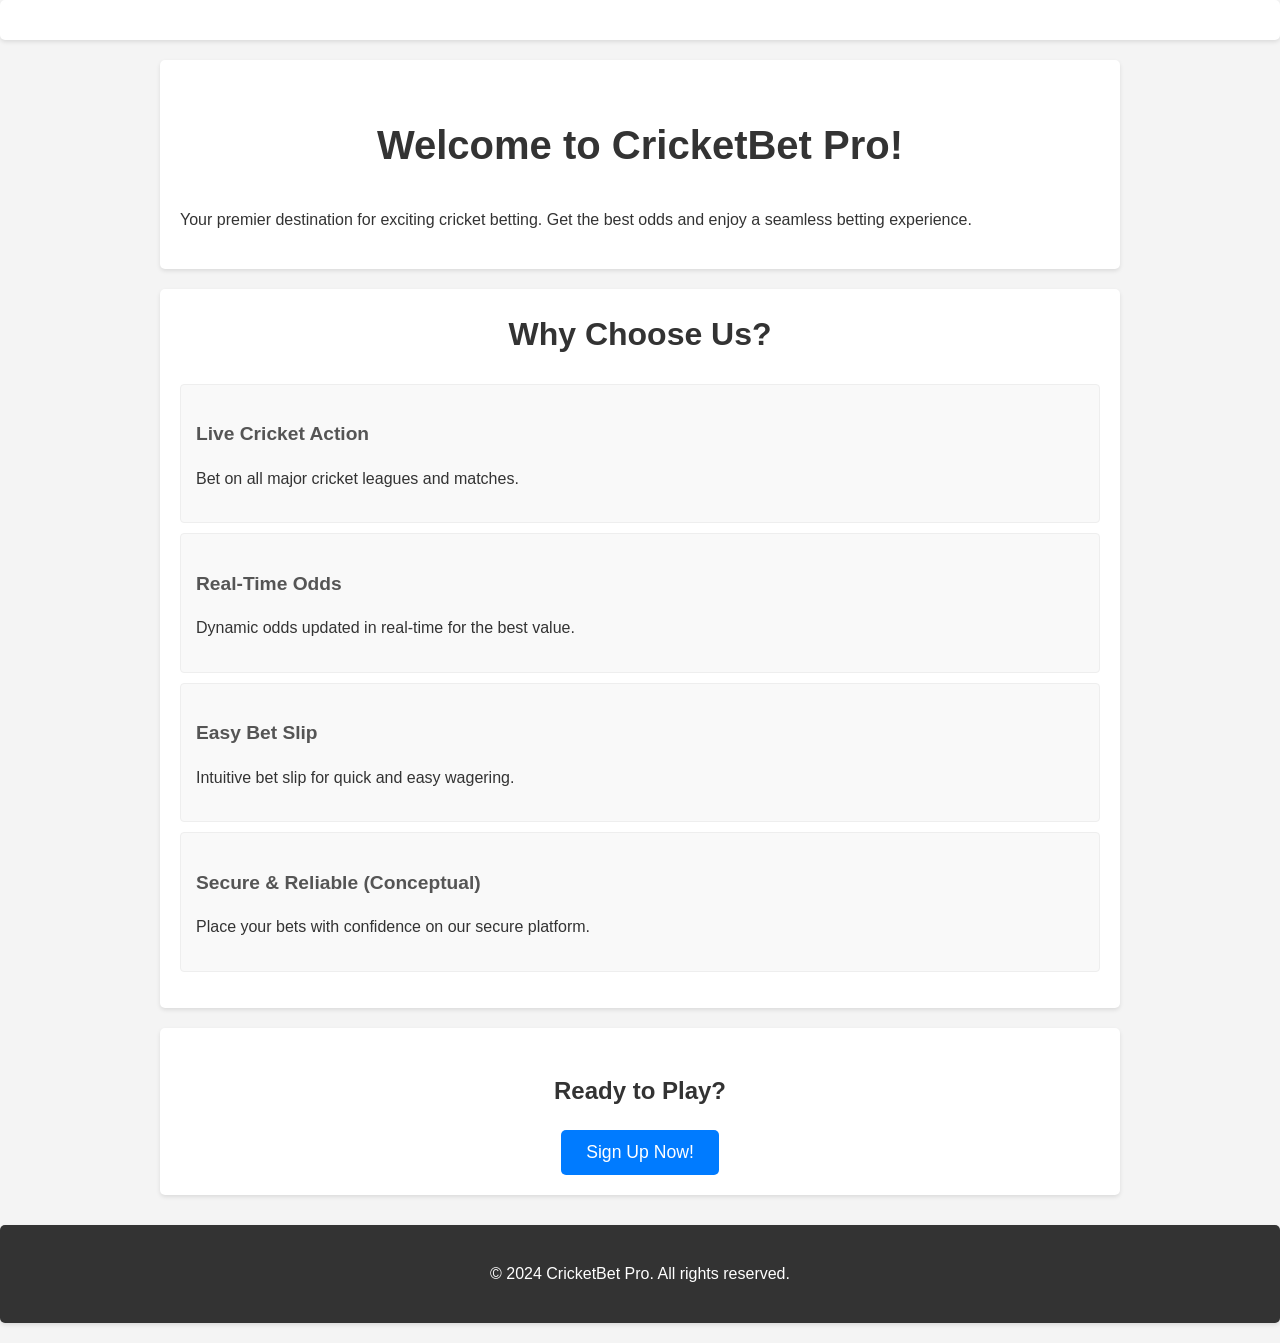
==== index.html @ 84cab1d9 "feat: Create basic static landing page This commit introduces a simple static landing page for the C" ====
<!DOCTYPE html>
<html lang="en">
<head>
    <meta charset="UTF-8">
    <meta name="viewport" content="width=device-width, initial-scale=1.0">
    <title>CricketBet Pro</title>
    <link rel="stylesheet" href="style.css">
</head>
<body>

    <header>
        <!-- Navigation could go here in a full site, but not required for this task -->
    </header>

    <main>
        <!-- Hero Section -->
        <section id="hero">
            <h1>Welcome to CricketBet Pro!</h1>
            <p>Your premier destination for exciting cricket betting. Get the best odds and enjoy a seamless betting experience.</p>
        </section>

        <!-- Features Section -->
        <section id="features">
            <h2>Why Choose Us?</h2>
            <ul>
                <li>
                    <h3>Live Cricket Action</h3>
                    <p>Bet on all major cricket leagues and matches.</p>
                </li>
                <li>
                    <h3>Real-Time Odds</h3>
                    <p>Dynamic odds updated in real-time for the best value.</p>
                </li>
                <li>
                    <h3>Easy Bet Slip</h3>
                    <p>Intuitive bet slip for quick and easy wagering.</p>
                </li>
                <li>
                    <h3>Secure & Reliable (Conceptual)</h3>
                    <p>Place your bets with confidence on our secure platform.</p>
                </li>
            </ul>
        </section>

        <!-- Call to Action Section -->
        <section id="cta">
            <h3>Ready to Play?</h3>
            <button type="button">Sign Up Now!</button>
            <!-- Or using an anchor styled as a button:
            <a href="#signup" class="button">Sign Up Now!</a> 
            -->
        </section>
    </main>

    <footer>
        <!-- Footer content could go here, but not required for this task -->
        <p>&copy; 2024 CricketBet Pro. All rights reserved.</p>
    </footer>

</body>
</html>
---- style.css ----
/* General Body / Layout */
body {
    font-family: Arial, sans-serif;
    margin: 0;
    padding: 0;
    background-color: #f4f4f4;
    color: #333;
    line-height: 1.6;
}

/* Main container for centering content - assuming content is within <main> */
main {
    max-width: 960px;
    margin: 20px auto; /* Added top/bottom margin for spacing from potential header/footer */
    padding: 0 20px; /* Padding for content within the main area */
}

/* Sections (header, section, footer) */
header, section, footer {
    padding: 20px 0; /* Vertical padding */
    margin-bottom: 20px; /* Space below each section */
    background-color: #fff; /* Give sections a white background to stand out from body */
    border-radius: 5px; /* Slightly rounded corners for sections */
    box-shadow: 0 2px 4px rgba(0,0,0,0.1); /* A subtle shadow for depth */
}

/* Specific padding for sections if they directly contain text that needs it, 
   otherwise, the padding on 'main' or direct children handles it */
section#hero, section#features, section#cta {
    padding: 20px; /* Ensure padding inside the section content */
}

footer {
    text-align: center;
    padding: 20px;
    margin-top: 30px; /* More margin above the footer */
    background-color: #333;
    color: #fff;
}

/* Typography */
h1, h2, h3 {
    color: #333;
    margin-bottom: 0.75em;
    text-align: center;
}

h1 {
    font-size: 2.5em; /* Example: 40px if base is 16px */
}

h2 {
    font-size: 2em;   /* Example: 32px */
    margin-top: 0; /* Remove default top margin for h2 if it's the first element in a section */
}

h3 {
    font-size: 1.5em; /* Example: 24px */
}

p {
    font-size: 1em;   /* Example: 16px */
    margin-bottom: 1em;
}

/* Features List Styling (if needed for better presentation) */
#features ul {
    list-style: none;
    padding: 0;
}

#features li {
    background-color: #f9f9f9; /* Light background for each feature item */
    border: 1px solid #eee;
    padding: 15px;
    margin-bottom: 10px;
    border-radius: 4px;
}

#features li h3 {
    font-size: 1.2em; /* Slightly smaller h3 for feature items */
    text-align: left; /* Align feature titles to the left */
    color: #555;
}

/* Button Styling */
#cta button {
    display: block; /* Make button a block to center it with margin auto */
    margin: 20px auto 0; /* Top margin, auto for horizontal centering */
    background-color: #007bff;
    color: white;
    padding: 12px 25px;
    border: none;
    border-radius: 5px;
    font-size: 1.1em;
    cursor: pointer;
    transition: background-color 0.3s ease; /* Smooth transition for hover effect */
}

#cta button:hover {
    background-color: #0056b3; /* Darker shade on hover */
}
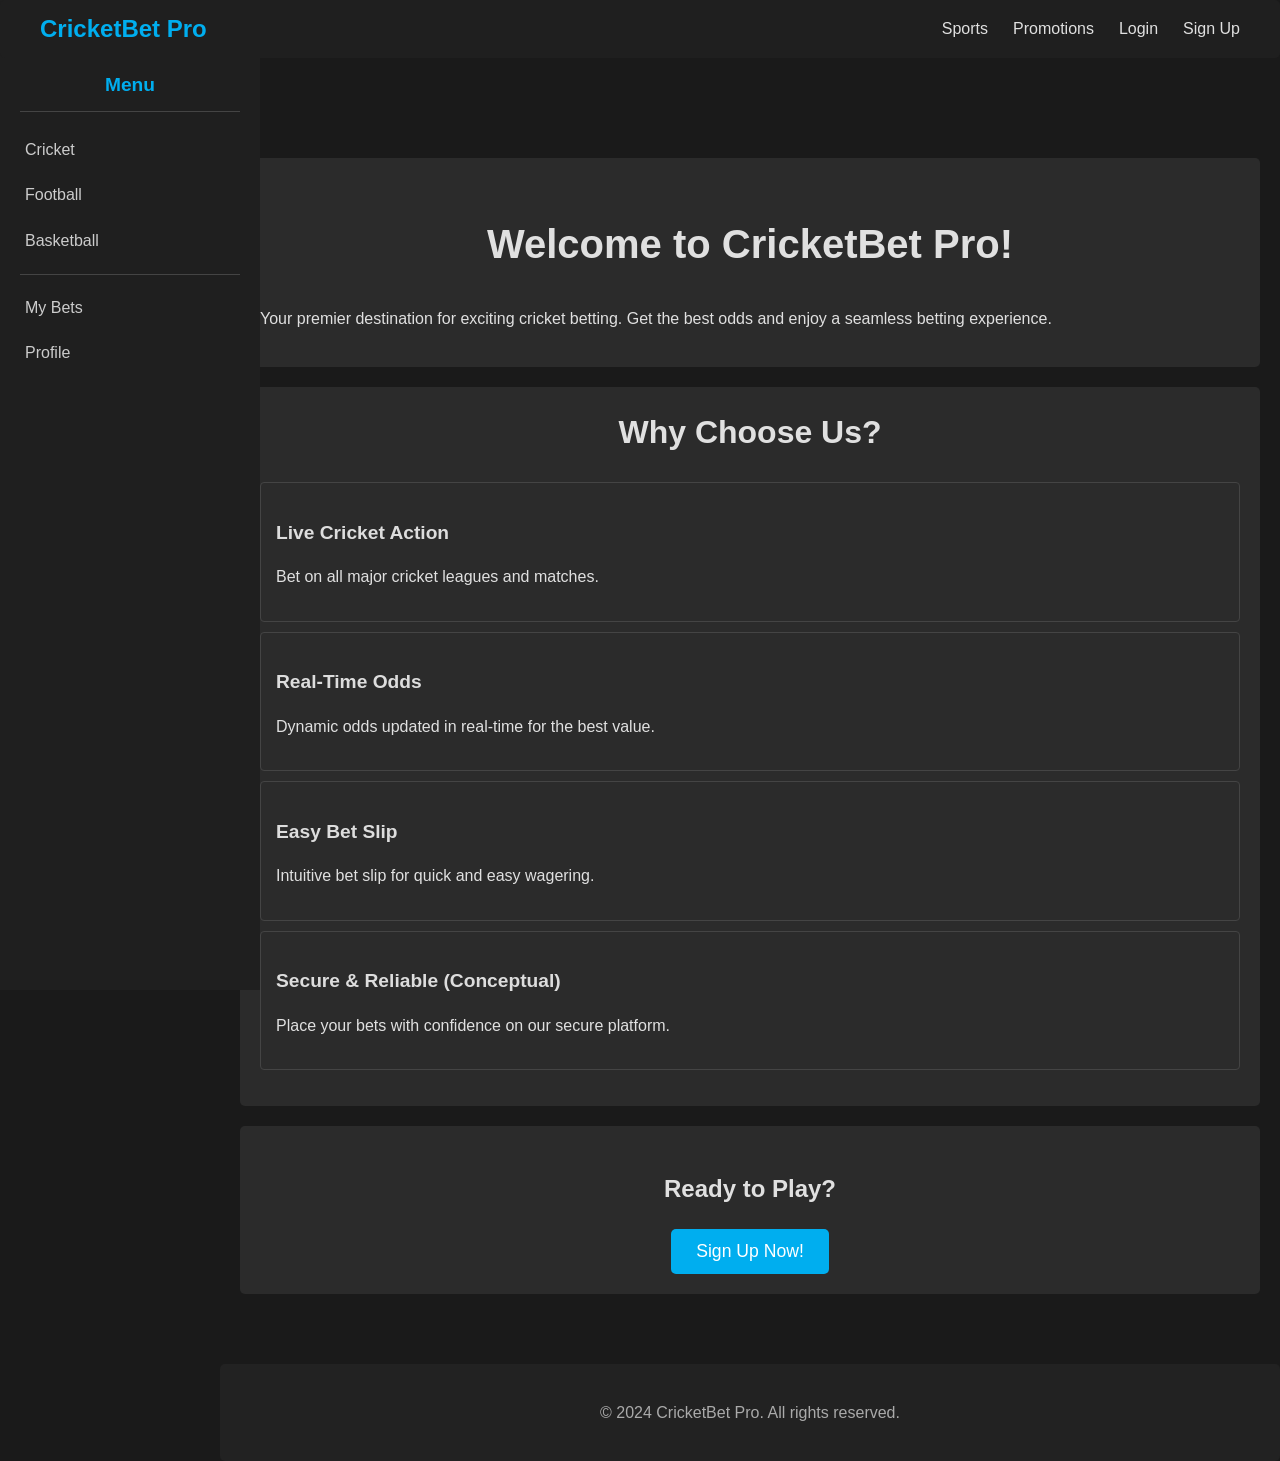
==== commit 8ee905e7: "feat/nav and sidebar" ====
--- a/index.html
+++ b/index.html
@@ -9,8 +9,28 @@
 <body>
 
     <header>
-        <!-- Navigation could go here in a full site, but not required for this task -->
+        <nav class="main-nav">
+            <a href="index.html" class="logo">CricketBet Pro</a>
+            <ul class="nav-links">
+                <li><a href="match_listing.html">Sports</a></li>
+                <li><a href="#">Promotions</a></li>
+                <li><a href="#">Login</a></li>
+                <li><a href="#">Sign Up</a></li>
+            </ul>
+        </nav>
     </header>
+
+    <aside id="sidebar">
+        <h3 class="sidebar-title">Menu</h3>
+        <ul class="sidebar-links">
+            <li><a href="match_listing.html">Cricket</a></li>
+            <li><a href="#">Football</a></li>
+            <li><a href="#">Basketball</a></li>
+            <li class="separator"></li>
+            <li><a href="#">My Bets</a></li>
+            <li><a href="#">Profile</a></li>
+        </ul>
+    </aside>
 
     <main>
         <!-- Hero Section -->
--- a/style.css
+++ b/style.css
@@ -1,102 +1,236 @@
 /* General Body / Layout */
 body {
-    font-family: Arial, sans-serif;
+    font-family: 'Roboto', 'Inter', Arial, sans-serif; /* Updated font stack */
     margin: 0;
     padding: 0;
-    background-color: #f4f4f4;
-    color: #333;
+    background-color: #1A1A1A; /* Dark background */
+    color: #E0E0E0; /* Light general text */
     line-height: 1.6;
 }
 
-/* Main container for centering content - assuming content is within <main> */
+/* Main container for centering content - This is now effectively the content area to the right of the sidebar */
 main {
-    max-width: 960px;
-    margin: 20px auto; /* Added top/bottom margin for spacing from potential header/footer */
-    padding: 0 20px; /* Padding for content within the main area */
-}
-
-/* Sections (header, section, footer) */
-header, section, footer {
-    padding: 20px 0; /* Vertical padding */
-    margin-bottom: 20px; /* Space below each section */
-    background-color: #fff; /* Give sections a white background to stand out from body */
-    border-radius: 5px; /* Slightly rounded corners for sections */
-    box-shadow: 0 2px 4px rgba(0,0,0,0.1); /* A subtle shadow for depth */
-}
-
-/* Specific padding for sections if they directly contain text that needs it, 
-   otherwise, the padding on 'main' or direct children handles it */
+    max-width: 1200px; /* Max width of the content block itself */
+    margin: 20px auto; /* Original centering for the content block */
+    padding: 0 20px; /* Original padding for content within the block */
+    /* These will be adjusted by appended styles below for sidebar layout */
+}
+
+/* Sections (header, section) - Original rules, header will be overridden */
+header, section {
+    padding: 20px 0;
+    margin-bottom: 20px;
+    background-color: transparent; /* Transparent background */
+    border-radius: 5px; /* Kept border-radius */
+    /* box-shadow: removed */
+}
+
+/* Specific padding for sections if they directly contain text that needs it */
 section#hero, section#features, section#cta {
     padding: 20px; /* Ensure padding inside the section content */
-}
-
+    background-color: #2B2B2B; /* Giving individual sections a slightly different dark background */
+    border-radius: 5px; /* Ensure these also have the radius */
+    margin-bottom: 20px; /* Ensure spacing between these distinct blocks */
+}
+
+/* Footer Specifics - Original rules, will be adjusted by appended styles */
 footer {
+    padding: 20px 0; /* Consistent padding */
+    margin-bottom: 0; /* Footer is last, no margin-bottom needed */
+    margin-top: 30px;
+    background-color: #222; /* Distinct dark shade for footer */
+    color: #AAA; /* Muted light color for footer text */
     text-align: center;
-    padding: 20px;
-    margin-top: 30px; /* More margin above the footer */
-    background-color: #333;
-    color: #fff;
+    border-radius: 5px; /* Kept border-radius */
 }
 
 /* Typography */
 h1, h2, h3 {
-    color: #333;
+    color: #E0E0E0; /* Light color for headings */
     margin-bottom: 0.75em;
     text-align: center;
 }
 
 h1 {
-    font-size: 2.5em; /* Example: 40px if base is 16px */
+    font-size: 2.5em;
 }
 
 h2 {
-    font-size: 2em;   /* Example: 32px */
-    margin-top: 0; /* Remove default top margin for h2 if it's the first element in a section */
+    font-size: 2em;
+    margin-top: 0;
 }
 
 h3 {
-    font-size: 1.5em; /* Example: 24px */
+    font-size: 1.5em;
 }
 
 p {
-    font-size: 1em;   /* Example: 16px */
+    font-size: 1em;
     margin-bottom: 1em;
-}
-
-/* Features List Styling (if needed for better presentation) */
+    /* Color inherited from body */
+}
+
+/* Features List Styling */
 #features ul {
     list-style: none;
     padding: 0;
 }
 
 #features li {
-    background-color: #f9f9f9; /* Light background for each feature item */
-    border: 1px solid #eee;
+    background-color: #2B2B2B; /* Dark background for feature items */
+    border: 1px solid #444; /* Darker border */
     padding: 15px;
     margin-bottom: 10px;
     border-radius: 4px;
 }
 
 #features li h3 {
-    font-size: 1.2em; /* Slightly smaller h3 for feature items */
-    text-align: left; /* Align feature titles to the left */
-    color: #555;
+    font-size: 1.2em;
+    text-align: left;
+    color: #DDD; /* Lighter color for feature titles */
 }
 
 /* Button Styling */
 #cta button {
-    display: block; /* Make button a block to center it with margin auto */
-    margin: 20px auto 0; /* Top margin, auto for horizontal centering */
-    background-color: #007bff;
-    color: white;
+    display: block;
+    margin: 20px auto 0;
+    background-color: #00AEEF; /* Accent color */
+    color: #FFF; /* White text for contrast */
     padding: 12px 25px;
-    border: none;
+    border: none; /* Ensure no border */
     border-radius: 5px;
     font-size: 1.1em;
     cursor: pointer;
-    transition: background-color 0.3s ease; /* Smooth transition for hover effect */
+    transition: background-color 0.3s ease;
 }
 
 #cta button:hover {
-    background-color: #0056b3; /* Darker shade on hover */
-}
+    background-color: #0095CC; /* Slightly darker shade of accent for hover */
+}
+
+/* --- Appended Styles for Navigation, Sidebar, Main Content --- */
+
+/* Header and Navigation Bar */
+header {
+    background-color: #1F1F1F; /* Dark background for header */
+    padding: 0; /* Reset padding, nav will handle its own */
+    margin-bottom: 0; /* Reset margin */
+    position: sticky; /* Make header sticky */
+    top: 0;
+    left: 0; /* Ensure it spans full width for sticky */
+    right: 0; /* Ensure it spans full width for sticky */
+    z-index: 1000; /* Ensure it's above other content */
+    /* width: 100%; implicitly by block and sticky behavior across left/right 0 */
+}
+
+.main-nav {
+    display: flex;
+    justify-content: space-between;
+    align-items: center;
+    padding: 10px 20px; /* Padding inside the nav bar */
+    max-width: 1200px; /* Centering nav content within the full-width header */
+    margin: auto; /* Center the nav content if header is full width */
+}
+
+.main-nav .logo {
+    color: #00AEEF; /* Accent color */
+    font-size: 1.5em;
+    font-weight: bold;
+    text-decoration: none;
+}
+
+.main-nav .nav-links {
+    list-style: none;
+    display: flex;
+    margin: 0;
+    padding: 0;
+}
+
+.main-nav .nav-links li {
+    margin-left: 25px; /* Spacing between nav items */
+}
+
+.main-nav .nav-links a {
+    color: #E0E0E0; /* Light text */
+    text-decoration: none;
+    font-size: 1em;
+    transition: color 0.3s ease;
+}
+
+.main-nav .nav-links a:hover {
+    color: #00AEEF; /* Accent color on hover */
+}
+
+/* Sidebar */
+#sidebar {
+    width: 220px;
+    background-color: #1F1F1F; /* Consistent dark background */
+    color: #E0E0E0;
+    padding: 20px; /* General padding */
+    height: 100vh; /* Full viewport height */
+    position: fixed; /* Stays in place */
+    top: 0; 
+    left: 0;
+    overflow-y: auto; /* Scroll for overflow */
+    z-index: 900; /* Below header but above main content */
+    /* Assuming header height around 50-60px. Add padding-top to push content down. */
+    /* The actual height of the header can be dynamic, this is a common challenge. */
+    /* For simplicity, we assume header height is roughly 60px for padding-top. */
+    padding-top: 70px; 
+}
+
+#sidebar .sidebar-title {
+    font-size: 1.2em;
+    color: #00AEEF; /* Accent color */
+    margin-top: 0; /* Remove margin if padding-top is handling space from header */
+    margin-bottom: 15px;
+    padding-bottom: 10px;
+    border-bottom: 1px solid #444;
+}
+
+#sidebar .sidebar-links {
+    list-style: none;
+    padding: 0;
+    margin: 0;
+}
+
+#sidebar .sidebar-links li a {
+    display: block;
+    color: #CCC;
+    text-decoration: none;
+    padding: 10px 5px; 
+    transition: color 0.3s ease, padding-left 0.3s ease, background-color 0.3s ease;
+    border-radius: 4px;
+}
+
+#sidebar .sidebar-links li a:hover {
+    color: #00AEEF; 
+    background-color: #2c2c2c; 
+    padding-left: 10px; 
+}
+
+#sidebar .sidebar-links li.separator {
+    height: 1px;
+    background-color: #444;
+    margin: 10px 0;
+}
+
+/* Main Content Adjustment */
+main {
+    margin-left: 220px; /* Same as sidebar width */
+    padding: 20px; /* Padding for the content area */
+    /* max-width: 1200px; from original rule still applies to the content block */
+    /* margin: 20px auto; The 'auto' for left/right is effectively overridden by margin-left. */
+    /* Top margin of 20px will be from main's own margin-top (if sticky header doesn't cover) */
+    /* or from padding-top if header is part of flow. */
+    /* Let's ensure main content is pushed down if header is sticky and not fixed height */
+    padding-top: 80px; /* Approximate header height + some space */
+}
+
+
+/* Footer adjustment if sidebar is present */
+footer {
+    margin-left: 220px; /* Same as sidebar width */
+    /* Original padding: 20px 0; will apply within this new flowed box */
+    /* Original background-color: #222; color: #AAA; text-align: center; border-radius: 5px; are kept */
+}
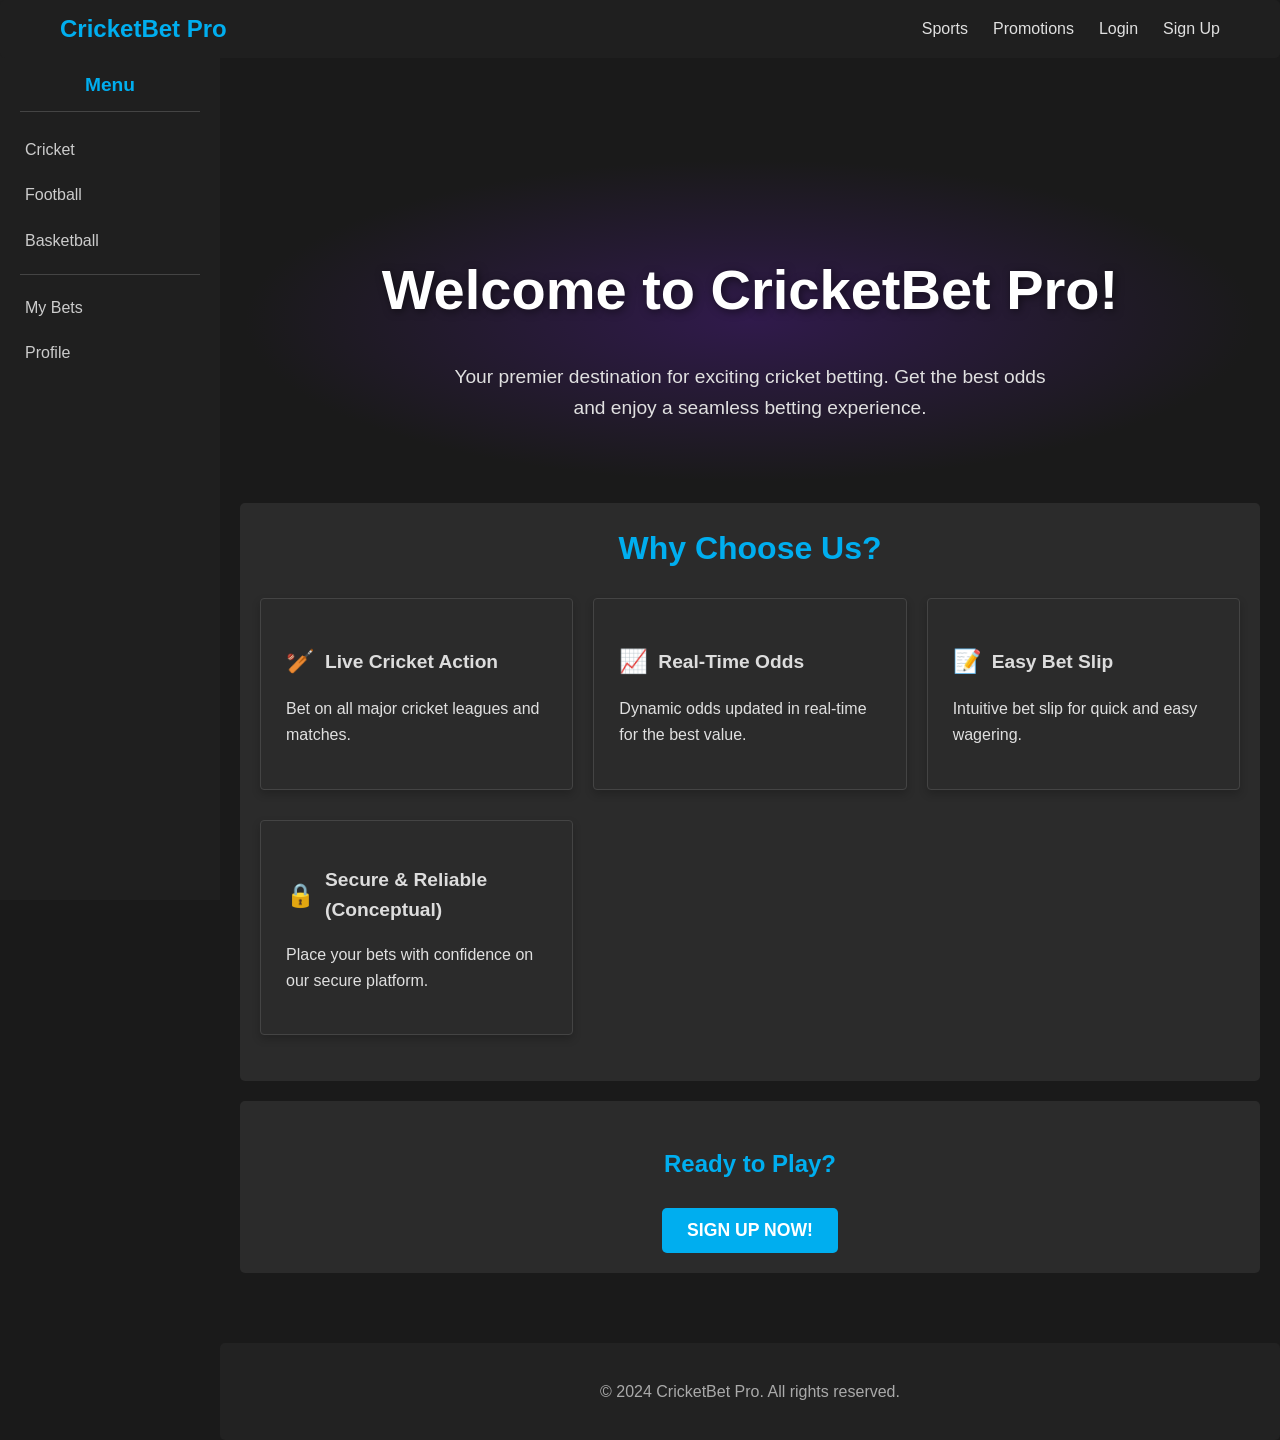
==== commit b86cee8f: "feat: Implement responsive navigation and sidebar Phase 1 of multi-phase update.  This commit introd" ====
--- a/index.html
+++ b/index.html
@@ -17,6 +17,11 @@
                 <li><a href="#">Login</a></li>
                 <li><a href="#">Sign Up</a></li>
             </ul>
+            <button class="hamburger-menu" aria-label="Open navigation menu" aria-expanded="false">
+                <span class="hamburger-icon-bar"></span>
+                <span class="hamburger-icon-bar"></span>
+                <span class="hamburger-icon-bar"></span>
+            </button>
         </nav>
     </header>
 
--- a/style.css
+++ b/style.css
@@ -1,3 +1,7 @@
+* {
+    box-sizing: border-box;
+}
+
 /* General Body / Layout */
 body {
     font-family: 'Roboto', 'Inter', Arial, sans-serif; /* Updated font stack */
@@ -26,12 +30,21 @@
 }
 
 /* Specific padding for sections if they directly contain text that needs it */
-section#hero, section#features, section#cta {
-    padding: 20px; /* Ensure padding inside the section content */
+section#hero { /* Hero gets special background */
+    padding: 40px 20px; /* More padding for hero */
+    background: radial-gradient(ellipse at center, #301A4B 0%, #1A1A1A 70%);
+    border-radius: 5px;
+    margin-bottom: 20px;
+    text-align: center; /* Ensure content is centered */
+}
+
+section#features, section#cta { /* Other specific sections */
+    padding: 20px;
     background-color: #2B2B2B; /* Giving individual sections a slightly different dark background */
-    border-radius: 5px; /* Ensure these also have the radius */
-    margin-bottom: 20px; /* Ensure spacing between these distinct blocks */
-}
+    border-radius: 5px;
+    margin-bottom: 20px;
+}
+
 
 /* Footer Specifics - Original rules, will be adjusted by appended styles */
 footer {
@@ -52,43 +65,89 @@
 }
 
 h1 {
-    font-size: 2.5em;
-}
+    font-size: 2.5em; /* Default h1 size */
+}
+/* Hero Section H1 */
+section#hero h1 {
+    font-size: 3.5em; /* Increased font-size */
+    text-shadow: 2px 2px 8px rgba(0,0,0,0.5); /* Added text-shadow */
+    color: #FFFFFF; /* White color */
+    margin-bottom: 0.5em; /* Adjusted margin */
+}
+
 
 h2 {
     font-size: 2em;
     margin-top: 0;
 }
+/* Features Section H2 */
+section#features h2 {
+    color: #00AEEF; /* Accent color */
+}
+
 
 h3 {
     font-size: 1.5em;
 }
+/* CTA Section H3 */
+section#cta h3 {
+    color: #00AEEF; /* Accent color */
+    margin-bottom: 1em; /* More space before button */
+}
+
 
 p {
     font-size: 1em;
     margin-bottom: 1em;
     /* Color inherited from body */
 }
+/* Hero Section P */
+section#hero p {
+    font-size: 1.2em; /* Increased font-size */
+    color: #E0E0E0; /* Ensured good contrast */
+    max-width: 600px; /* Constrain width for readability */
+    margin: 0 auto 1em auto; /* Center paragraph */
+}
+
 
 /* Features List Styling */
 #features ul {
     list-style: none;
     padding: 0;
+    display: grid; /* Using grid for better alignment if needed */
+    grid-template-columns: repeat(auto-fit, minmax(280px, 1fr)); /* Responsive columns */
+    gap: 20px;
 }
 
 #features li {
     background-color: #2B2B2B; /* Dark background for feature items */
     border: 1px solid #444; /* Darker border */
-    padding: 15px;
-    margin-bottom: 10px;
+    padding: 25px; /* Increased padding */
+    margin-bottom: 10px; /* Kept margin, though gap handles grid spacing */
     border-radius: 4px;
+    box-shadow: 0 4px 8px rgba(0,0,0,0.2); /* Added box-shadow */
+    transition: transform 0.2s ease-in-out, box-shadow 0.2s ease-in-out; /* Added transition */
+}
+
+#features li:hover {
+    transform: translateY(-3px); /* Added hover effect */
+    box-shadow: 0 6px 12px rgba(0,0,0,0.3); /* Enhanced shadow on hover */
 }
 
 #features li h3 {
     font-size: 1.2em;
     text-align: left;
     color: #DDD; /* Lighter color for feature titles */
-}
+    display: flex; /* For icon alignment */
+    align-items: center; /* For icon alignment */
+}
+
+/* Icon Placeholders */
+#features li:nth-child(1) h3::before { content: "\1F3CF"; /* Cricket */ margin-right: 10px; color: #00AEEF; font-size: 1.2em; }
+#features li:nth-child(2) h3::before { content: "\1F4C8"; /* Chart/Odds */ margin-right: 10px; color: #00AEEF; font-size: 1.2em; }
+#features li:nth-child(3) h3::before { content: "\1F4DD"; /* Scroll/Betslip */ margin-right: 10px; color: #00AEEF; font-size: 1.2em; }
+#features li:nth-child(4) h3::before { content: "\1F512"; /* Lock/Secure */ margin-right: 10px; color: #00AEEF; font-size: 1.2em; }
+
 
 /* Button Styling */
 #cta button {
@@ -101,11 +160,15 @@
     border-radius: 5px;
     font-size: 1.1em;
     cursor: pointer;
-    transition: background-color 0.3s ease;
-}
-
-#cta button:hover {
+    transition: background-color 0.3s ease, box-shadow 0.3s ease; /* Added box-shadow to transition */
+    text-transform: uppercase; /* Added for punch */
+    font-weight: bold; /* Added for punch */
+}
+
+#cta button:hover,
+#cta button:focus {
     background-color: #0095CC; /* Slightly darker shade of accent for hover */
+    box-shadow: 0 4px 10px rgba(0, 174, 239, 0.4); /* Subtle glow/shadow on hover/focus */
 }
 
 /* --- Appended Styles for Navigation, Sidebar, Main Content --- */
@@ -120,7 +183,6 @@
     left: 0; /* Ensure it spans full width for sticky */
     right: 0; /* Ensure it spans full width for sticky */
     z-index: 1000; /* Ensure it's above other content */
-    /* width: 100%; implicitly by block and sticky behavior across left/right 0 */
 }
 
 .main-nav {
@@ -130,6 +192,7 @@
     padding: 10px 20px; /* Padding inside the nav bar */
     max-width: 1200px; /* Centering nav content within the full-width header */
     margin: auto; /* Center the nav content if header is full width */
+    position: relative; /* For positioning mobile menu */
 }
 
 .main-nav .logo {
@@ -139,9 +202,9 @@
     text-decoration: none;
 }
 
-.main-nav .nav-links {
+.main-nav .nav-links { /* Desktop nav links */
     list-style: none;
-    display: flex;
+    display: flex; /* Default for desktop */
     margin: 0;
     padding: 0;
 }
@@ -173,16 +236,13 @@
     left: 0;
     overflow-y: auto; /* Scroll for overflow */
     z-index: 900; /* Below header but above main content */
-    /* Assuming header height around 50-60px. Add padding-top to push content down. */
-    /* The actual height of the header can be dynamic, this is a common challenge. */
-    /* For simplicity, we assume header height is roughly 60px for padding-top. */
-    padding-top: 70px; 
+    padding-top: 70px; /* Space for sticky header */
 }
 
 #sidebar .sidebar-title {
     font-size: 1.2em;
     color: #00AEEF; /* Accent color */
-    margin-top: 0; /* Remove margin if padding-top is handling space from header */
+    margin-top: 0;
     margin-bottom: 15px;
     padding-bottom: 10px;
     border-bottom: 1px solid #444;
@@ -219,11 +279,6 @@
 main {
     margin-left: 220px; /* Same as sidebar width */
     padding: 20px; /* Padding for the content area */
-    /* max-width: 1200px; from original rule still applies to the content block */
-    /* margin: 20px auto; The 'auto' for left/right is effectively overridden by margin-left. */
-    /* Top margin of 20px will be from main's own margin-top (if sticky header doesn't cover) */
-    /* or from padding-top if header is part of flow. */
-    /* Let's ensure main content is pushed down if header is sticky and not fixed height */
     padding-top: 80px; /* Approximate header height + some space */
 }
 
@@ -231,6 +286,122 @@
 /* Footer adjustment if sidebar is present */
 footer {
     margin-left: 220px; /* Same as sidebar width */
-    /* Original padding: 20px 0; will apply within this new flowed box */
-    /* Original background-color: #222; color: #AAA; text-align: center; border-radius: 5px; are kept */
-}
+}
+
+/* --- Universal Responsive Styles --- */
+.hamburger-menu {
+    display: none; /* Hidden on desktop */
+    background: transparent;
+    border: none;
+    cursor: pointer;
+    padding: 10px;
+    z-index: 1001; /* Ensure it's above .nav-links if they overlap */
+}
+
+.hamburger-icon-bar {
+    display: block;
+    width: 22px;
+    height: 3px;
+    background-color: #E0E0E0; /* Light color for dark theme */
+    margin: 4px 0;
+    border-radius: 1px;
+    transition: transform 0.3s ease, opacity 0.3s ease; /* For 'X' animation */
+}
+
+/* Conceptual: Styles for when .nav-links acts as the mobile menu */
+/* This would typically be triggered by JS adding a class like 'mobile-active' */
+/* For this task, we'll directly style .main-nav .nav-links within the media query */
+
+
+/* --- Media Queries --- */
+@media (max-width: 768px) {
+    /* Header and Navigation for index.html */
+    .main-nav .nav-links { /* This is the UL element */
+        display: flex; /* Changed to flex to show it */
+        flex-direction: column;
+        position: absolute;
+        top: 100%; /* Position below the .main-nav container */
+        left: 0;
+        right: 0;
+        background-color: #1F1F1F; /* Dark background */
+        padding: 0; /* Reset padding */
+        margin: 0; /* Reset margin */
+        z-index: 1000; /* Ensure it's above other content */
+        border-top: 1px solid #333;
+        /* Initially hidden by JS, shown by adding an 'active' class. */
+        /* For CSS-only demonstration, we make it always visible on mobile IF hamburger is clicked. */
+        /* To truly hide/show without JS, we'd need a checkbox hack or similar. */
+        /* For now, assume it's visible when hamburger is. */
+    }
+
+    .main-nav .nav-links li {
+        margin-left: 0; /* Reset desktop margin */
+        width: 100%;
+    }
+
+    .main-nav .nav-links a {
+        display: block;
+        padding: 12px 20px;
+        color: #E0E0E0;
+        text-decoration: none;
+        border-bottom: 1px solid #333; /* Separator for links */
+    }
+    .main-nav .nav-links a:hover {
+        background-color: #00AEEF;
+        color: #1A1A1A;
+    }
+    
+    /* To make the .nav-links truly hidden by default on mobile and shown on click,
+       you'd typically have it as 'display: none;' here, and JS would toggle to 'display: flex;'
+       For this task's "appearance of open mobile menu" goal, we'll leave it as flex.
+       If the subtask meant "hidden by default", this .main-nav .nav-links rule should be 'display: none;'
+       and a separate .main-nav .nav-links.mobile-active { display: flex; ... } would exist.
+       Given "style it as if it *were* visible", this is okay.
+    */
+
+
+    .main-nav .hamburger-menu {
+        display: block; /* Show hamburger on mobile */
+    }
+
+    /* Sidebar for index.html */
+    #sidebar {
+        display: none; /* Hide sidebar on mobile */
+    }
+
+    /* Main Content and Footer for index.html */
+    main {
+        margin-left: 0; /* Full width */
+        padding-top: 70px; /* Adjust if header height changes on mobile, or for fixed header */
+    }
+
+    footer {
+        margin-left: 0; /* Full width */
+    }
+
+    /* Make desktop links initially hidden on mobile, before JS "opens" menu */
+    /* This is a more correct approach: hide .nav-links by default on mobile */
+    header .main-nav .nav-links {
+      display: none; /* Default state on mobile: hidden */
+      /* Keep the other mobile styles (flex-direction, position, etc.) for when it's shown */
+      flex-direction: column;
+      position: absolute;
+      top: 100%; 
+      left: 0;
+      right: 0;
+      background-color: #1F1F1F;
+      padding: 0; 
+      margin: 0;
+      z-index: 1000; 
+      border-top: 1px solid #333;
+    }
+    /* A conceptual class that JS would toggle to show the mobile menu */
+    /* For the task, we'll rely on the instruction "style it as if it were visible"
+       So, the previous rule for .main-nav .nav-links is enough for visual styling.
+       The below is for a more robust JS-driven scenario.
+    .main-nav .nav-links.mobile-menu-active {
+        display: flex;
+    }
+    */
+
+}
